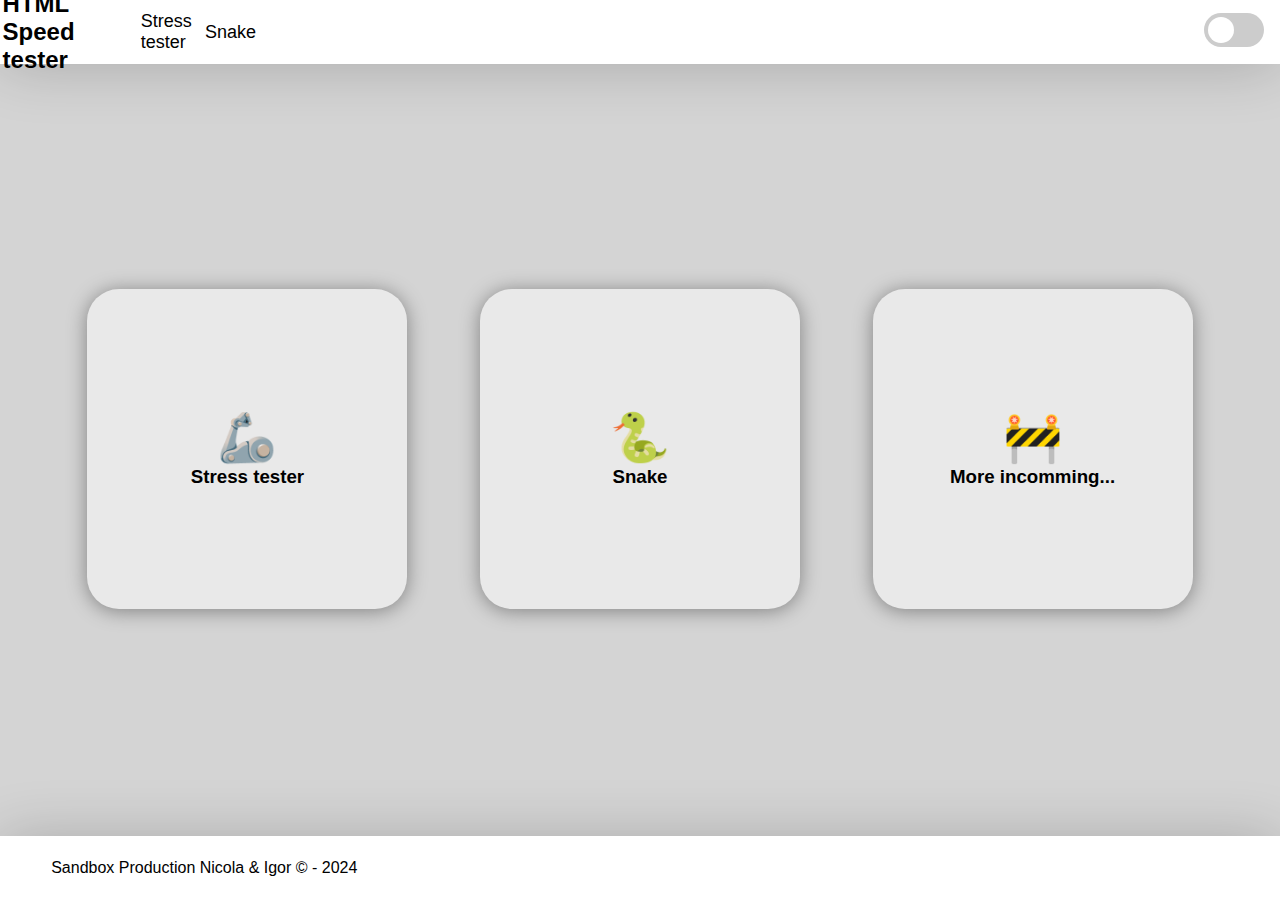
==== index.html @ 07d76966 "Fixed header" ====
<!DOCTYPE html>
<html lang="en">
<head>
    <meta charset="UTF-8">
    <meta name="viewport" content="width=device-width, initial-scale=1.0">
    <title>🏁HTML-Speed tester🏁</title>
    <link rel="stylesheet" href="./Styles/style.css"/>
    <link rel="stylesheet" href="./Styles/components/slider.css"/>
    <link rel="stylesheet" href="./Styles/Animations/loadingAnimation.css"/>
</head>
<body class="Body">
    <header class="Header">
        <div class="Link-Container">
            <a data-route="home" class="Title">HTML Speed tester</a>
            <a data-route="elementStressTest" class="SecondaryPage">Stress tester</a>
            <a data-route="snake" class="SecondaryPage">Snake</a>
        </div>
        <div class="switch">
            <label class="theme-switch" for="checkbox">
                <input type="checkbox" id="checkbox" />
                <div class="slider round"></div>
            </label>
        </div>
    </header>
    <div id="content">
    </div>
    <footer class="Footer"><p>Sandbox Production Nicola & Igor © - 2024</p></footer>
      <script src="./Scripts/router.js"></script>
      <script src="./Scripts/darkmode.js"></script>
</body>
</html>
---- Styles/style.css ----
:root{
    --background-colour: #d4d4d4;
    --background-container-colour: #ffffff;
    --field-background: #e9e9e9;
    --box-shadow: #00000033;
    --box-shadow-dark: #808080;
    --accent-color: #4169e1;
    --accent-color-hover: #3555b4;
    --text-colour: #000;
    --button-text-colour: #fff;

    --default-transition-time: 1s;
}

[data-theme="dark"]{
    --background-colour: #3f3f3f;
    --background-container-colour: #272727;
    --field-background: #2e2e2e;
    --box-shadow: #d6d6d6;
    --box-shadow-dark: #808080;
    --accent-color: #484fad;
    --accent-color-hover: #4f56bd;
    --text-colour: #fff;
}

* {
    transition: var(--default-transition-time);
}

body{
    font-family: Arial, Helvetica, sans-serif;
    margin: 0;
    padding: 0;
    height: 100vh;
    background-color: var(--background-colour);
    color: var(--text-colour);
}

p{
    margin: 0;
}

.Body{
    display: grid;
    grid-template-rows: 4rem auto 4rem;
}

.Header, .InputRow{            
    display: flex;
    flex-direction: row;
    align-content: center;
    align-items: center;
}

.Header{
    display: flex;
    flex-direction: row;
    justify-content: space-between;
    align-items: center;
    background-color: var(--background-container-colour);
    height: 100%;
    box-shadow: 0px 2px 60px var(--box-shadow);
}

.Link-Container{
    display: flex;
    justify-content: space-evenly;
    width: 20vw;
    flex-direction: row;
    align-items: center;
}

.Container{
    height: 93%;
    width: 92%;
    padding: 2% 4%;
    overflow-y: auto;

    font-family: Arial, Helvetica, sans-serif;

    display: flex;
    flex-direction: column;
    justify-content: start;
}

.NavContainer{
    width: 100%;
    height: max-content;
    display: flex;
    flex-direction: row;
    flex-wrap: wrap;
    justify-content: space-between;
}

.InteractionContainer{
    width: max-content;
    display: flex;
    flex-wrap: wrap;
    justify-content: space-evenly;
    height: 3rem;
}

.InputRow{
    background-color: var(--background-container-colour);
    box-shadow: 0px 2px 10px var(--box-shadow-dark);
    height: 100%;
    justify-content: space-around;
    width: 25rem;
}

.StopWatchContainer{
    background-color: var(--background-container-colour);
    box-shadow: 0px 2px 10px var(--box-shadow-dark);
    margin: 0 1rem;
    width: 9rem;
    display: flex;
    justify-content: center;
    align-items: center;
}

.inputBtn{
    display: flex;
    justify-content: center;
    align-items: center;
    background-color: var(--accent-color);
    color: var(--button-text-colour);
    border: none;
    height: 2rem;
    min-width: 5rem;
    padding: 3%;
    text-align: center;
}

.inputBtn:hover{
    transition: 0.25s;
    transform: scale(1.1);
    cursor: pointer;
    background-color: var(--accent-color-hover);
}

.Title, .SecondaryPage{
    margin: 0;
    padding: 0;
    color: var(--text-colour);
    text-decoration: none;
}

.SecondaryPage{
    font-size: large;
}

.Title{
    font-size: x-large;
    margin-left: 1%;
    font-weight: bold;
}

.TestItemContainer{
    position: relative;
    background-color: var(--background-container-colour);
    box-shadow: 0px 2px 10px var(--box-shadow-dark);
    margin: 0;
    margin-top: 2rem;
    width: 100%;
    height: 90%;
    max-height: 65vh;
    display: flex;
    flex-direction: row;
    flex-wrap: wrap;
    justify-content: center;
    border: var(--background-container-colour) 2% solid;
    align-items: flex-start;
    align-content: flex-start;
    overflow-y: scroll;
}

.TestContainer{
    margin: 5px;
    padding: 5px;
    width: 80px;
    min-width: fit-content;
    text-align: center;
    
    box-shadow: 0px 2px 3px var(--box-shadow-dark);
    background-color: var(--field-background);
}

.TestContainer:hover{
    cursor: pointer;
    transform: scale(1.1);
    filter: brightness(0.9);
}

.Footer{
    background-color: var(--background-container-colour);
    color: var(--text-colour);
    height: 100%;
    padding: 0 4%;
    box-shadow: 0px 2px 60px var(--box-shadow);

    display: flex;
    align-items: center;
}

#NumberInput{
    border: none;
    border-bottom: var(--accent-color) 0.15rem solid;
    color: var(--text-colour);
    background-color: var(--background-colour);
    border-top-left-radius: 3px;
    border-top-right-radius: 3px;
    height: 1.75rem;
}
---- Styles/components/slider.css ----
.switch {
    padding-right: 1rem;
}
    
.theme-switch {
  display: inline-block;
  height: 34px;
  position: relative;
  width: 60px;
}

.theme-switch input {
  display:none;
}

.slider {
  background-color: #ccc;
  bottom: 0;
  cursor: pointer;
  left: 0;
  position: absolute;
  right: 0;
  top: 0;
  transition: .4s;
}

.slider:before {
  background-color: #fff;
  bottom: 4px;
  content: "";
  height: 26px;
  left: 4px;
  position: absolute;
  transition: .4s;
  width: 26px;
}

input:checked + .slider {
  background-color: var(--background-colour);
}

input:checked + .slider:before {
  transform: translateX(26px);
}

.slider.round {
  border-radius: 34px;
}

.slider.round:before {
  border-radius: 50%;
}
---- Styles/Animations/loadingAnimation.css ----
/* Source: https://css-loaders.com/factory/ */
.FactoryLoader {
    position: absolute;
    align-self: center;

    width: 90px;
    height: 14px;
    box-shadow: 0 3px 0 var(--text-colour);
    clip-path: inset(-40px 0 -5px)
  }
  .FactoryLoader:before {
    content: "";
    position: absolute;
    inset: auto calc(50% - 17px) 0;
    height: 50px;
    --g:no-repeat linear-gradient(var(--accent-color) 0 0);
    background: var(--g),var(--g),var(--g),var(--g);
    background-size: 16px 14px;
    animation:
      l7-1 2s infinite linear,
      l7-2 2s infinite linear;
  }
  @keyframes l7-1 {
    0%,
    100%  {background-position: 0 -50px,100% -50px}
    17.5% {background-position: 0 100%,100% -50px,0 -50px,100% -50px}
    35%   {background-position: 0 100%,100% 100% ,0 -50px,100% -50px}
    52.5% {background-position: 0 100%,100% 100% ,0 calc(100% - 16px),100% -50px}
    70%,
    98%  {background-position: 0 100%,100% 100% ,0 calc(100% - 16px),100% calc(100% - 16px)}
  }
  @keyframes l7-2 {
    0%,70% {transform:translate(0)}
    100%  {transform:translate(200%)}
  }
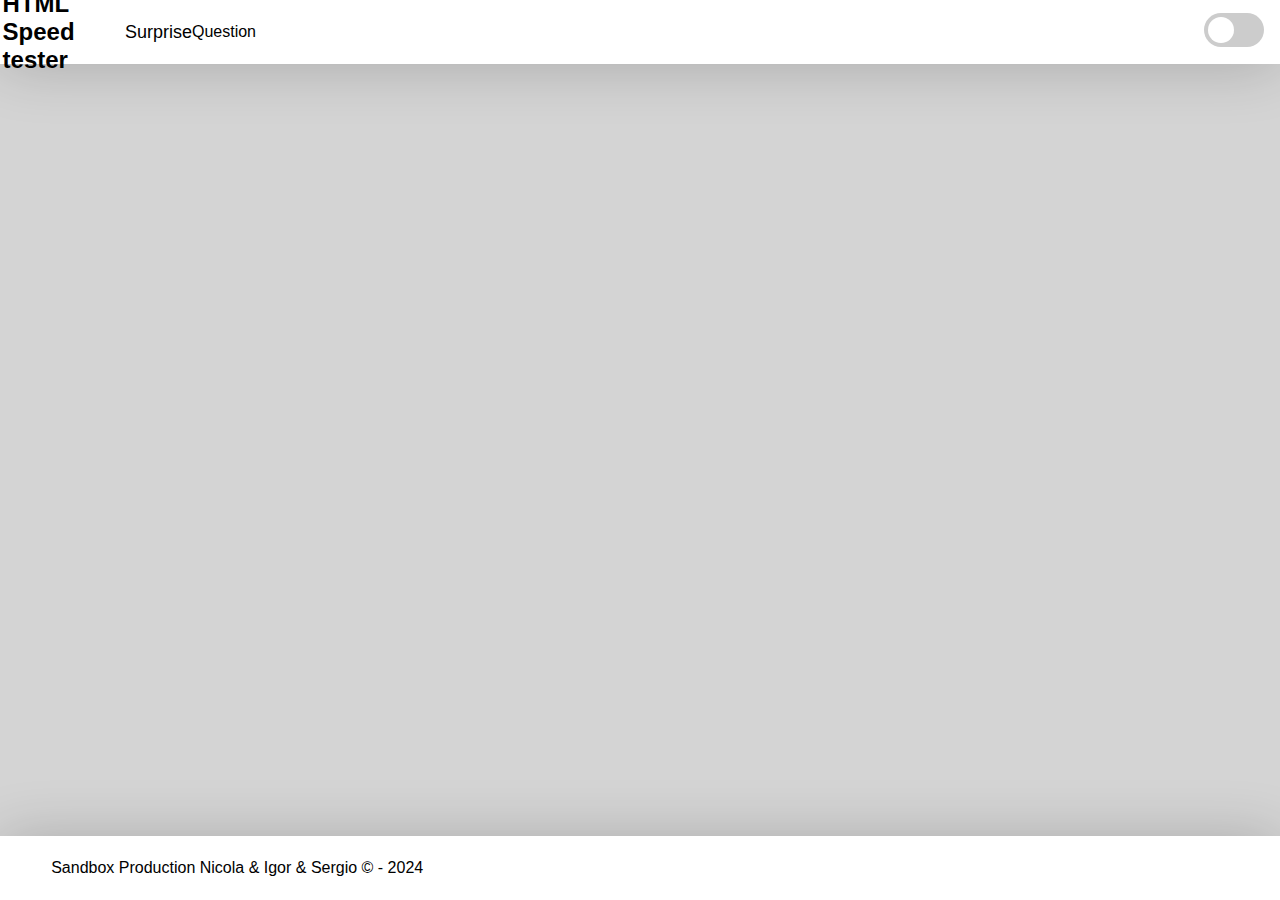
==== commit 4b77e527: "Merge branch 'SergioSeite' of https://github.com/Nicola3341246/html_stress_tester_simple into Sergio" ====
--- a/index.html
+++ b/index.html
@@ -12,8 +12,8 @@
     <header class="Header">
         <div class="Link-Container">
             <a data-route="home" class="Title">HTML Speed tester</a>
-            <a data-route="elementStressTest" class="SecondaryPage">Stress tester</a>
-            <a data-route="snake" class="SecondaryPage">Snake</a>
+            <a data-route="snake" class="SecondaryPage">Surprise</a>
+            <a data-route="question" class="ThirdPage">Question</a>
         </div>
         <div class="switch">
             <label class="theme-switch" for="checkbox">
@@ -24,7 +24,8 @@
     </header>
     <div id="content">
     </div>
-    <footer class="Footer"><p>Sandbox Production Nicola & Igor © - 2024</p></footer>
+    
+    <footer class="Footer"><p>Sandbox Production Nicola & Igor & Sergio © - 2024</p></footer>
       <script src="./Scripts/router.js"></script>
       <script src="./Scripts/darkmode.js"></script>
 </body>
--- a/Styles/style.css
+++ b/Styles/style.css
@@ -8,7 +8,7 @@
     --accent-color-hover: #3555b4;
     --text-colour: #000;
     --button-text-colour: #fff;
-
+    --alt-background-color: gray;
     --default-transition-time: 1s;
 }
 
@@ -20,6 +20,7 @@
     --box-shadow-dark: #808080;
     --accent-color: #484fad;
     --accent-color-hover: #4f56bd;
+    --alt-background-color: #2b2a2a;
     --text-colour: #fff;
 }
 
@@ -81,6 +82,34 @@
     display: flex;
     flex-direction: column;
     justify-content: start;
+    position: relative;
+    overflow: hidden;
+}
+
+.Container::before{
+    content: "";
+    background-color: var(--alt-background-color);
+    position: absolute;
+    bottom: 0;
+    right: 0;
+    width: 50vw;
+    height: 40vh;
+    clip-path: polygon(100% 0, 0 100%, 100% 100%);
+    z-index: -1;
+}
+
+
+
+.Container::after{
+    content: "";
+    background-color: var(--alt-background-color);
+    position: absolute;
+    bottom: 0%;
+    right: -5%;
+    width: 70vw;
+    height: 60vh;
+    clip-path: polygon(100% 0, 100% 11%, 10% 100%, 0% 100%);
+    z-index: -1;
 }
 
 .NavContainer{
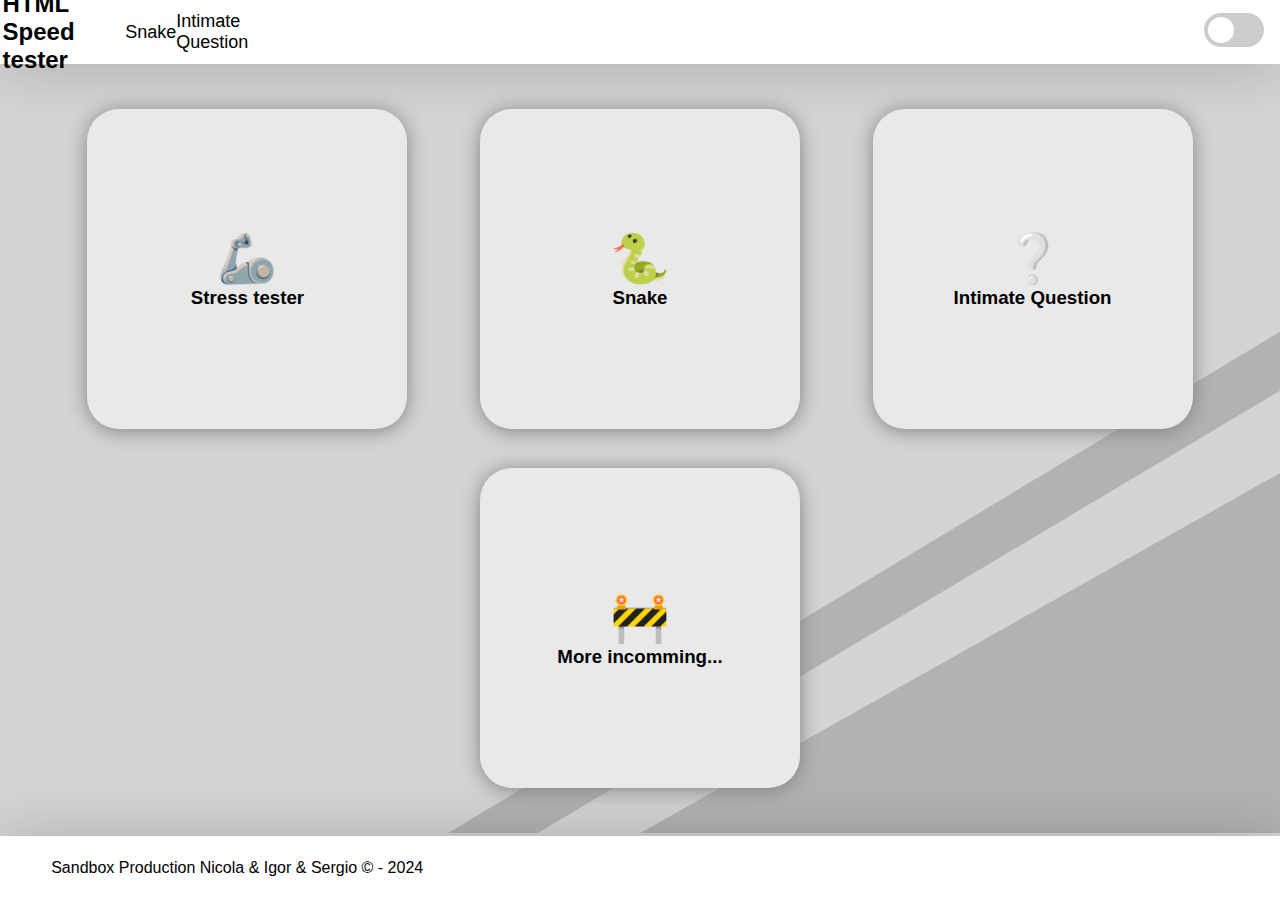
==== commit 71e371ba: "added button to home page" ====
--- a/index.html
+++ b/index.html
@@ -12,8 +12,8 @@
     <header class="Header">
         <div class="Link-Container">
             <a data-route="home" class="Title">HTML Speed tester</a>
-            <a data-route="snake" class="SecondaryPage">Surprise</a>
-            <a data-route="question" class="ThirdPage">Question</a>
+            <a data-route="snake" class="SecondaryPage">Snake</a>
+            <a data-route="question" class="SecondaryPage">Intimate Question</a>
         </div>
         <div class="switch">
             <label class="theme-switch" for="checkbox">
--- a/Styles/style.css
+++ b/Styles/style.css
@@ -8,7 +8,7 @@
     --accent-color-hover: #3555b4;
     --text-colour: #000;
     --button-text-colour: #fff;
-    --alt-background-color: gray;
+    --alt-background-color: rgb(179, 178, 178);
     --default-transition-time: 1s;
 }
 
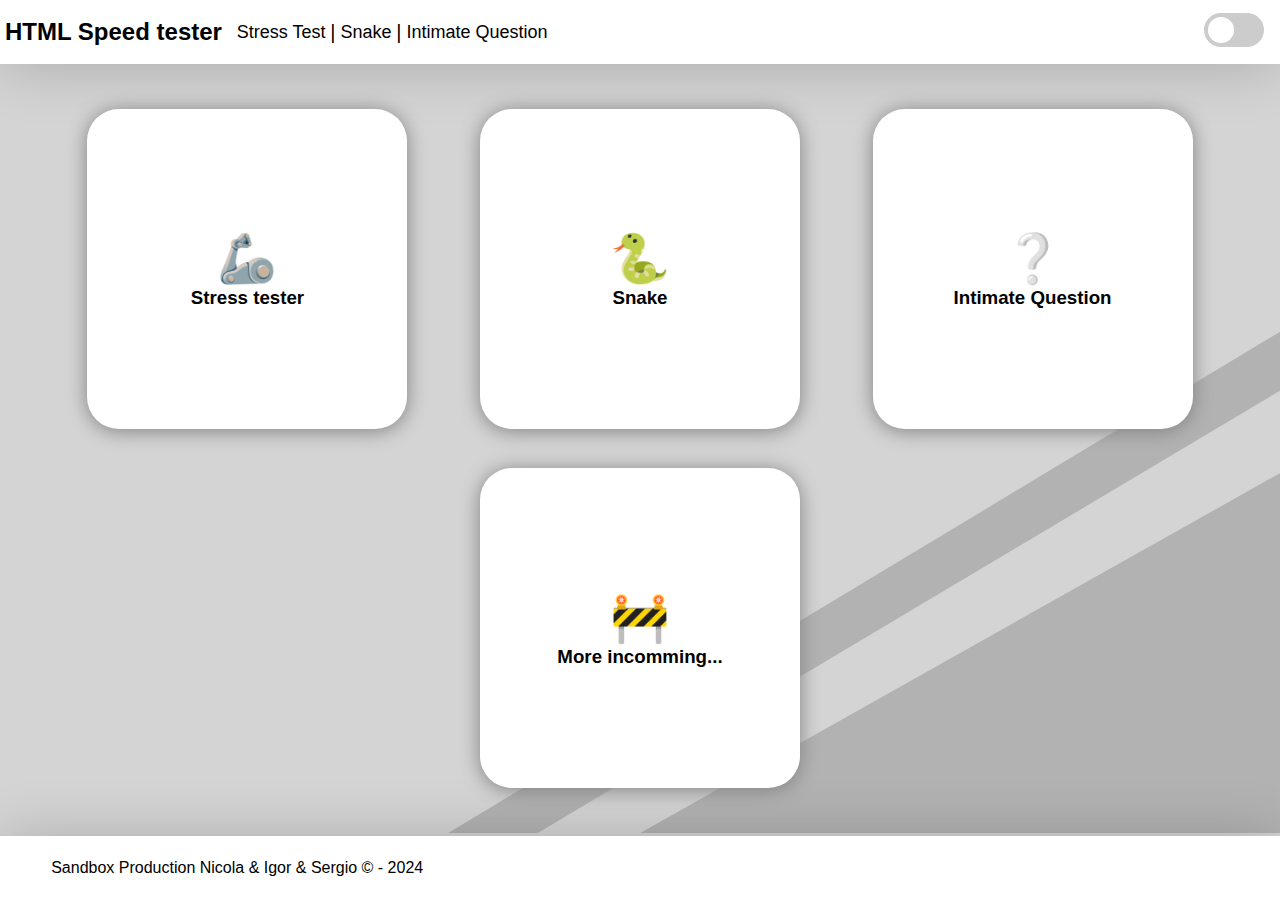
==== commit 369308c4: "css navbar changes" ====
--- a/index.html
+++ b/index.html
@@ -12,6 +12,7 @@
     <header class="Header">
         <div class="Link-Container">
             <a data-route="home" class="Title">HTML Speed tester</a>
+            <a data-route="elementStressTest" class="SecondaryPage">Stress Test</a>
             <a data-route="snake" class="SecondaryPage">Snake</a>
             <a data-route="question" class="SecondaryPage">Intimate Question</a>
         </div>
--- a/Styles/style.css
+++ b/Styles/style.css
@@ -66,9 +66,28 @@
 .Link-Container{
     display: flex;
     justify-content: space-evenly;
-    width: 20vw;
-    flex-direction: row;
-    align-items: center;
+    width: auto;
+    flex-direction: row;
+    align-items: center;
+    white-space: nowrap;
+    gap: 2%;
+}
+
+.Link-Container > a {
+    display: inline-block;
+    position: relative;
+}
+
+.Link-Container > a:not(.Title):not(:last-child)::after {
+    content: " |";
+    font-size: medium;
+    margin-right: 0%;
+    font-weight: normal;
+    position: absolute;
+    right: -10px;
+    top: 50%;
+    transform: translateY(-50%);
+    font-size: 20px;
 }
 
 .Container{
@@ -98,8 +117,6 @@
     z-index: -1;
 }
 
-
-
 .Container::after{
     content: "";
     background-color: var(--alt-background-color);
@@ -137,36 +154,6 @@
     width: 25rem;
 }
 
-.StopWatchContainer{
-    background-color: var(--background-container-colour);
-    box-shadow: 0px 2px 10px var(--box-shadow-dark);
-    margin: 0 1rem;
-    width: 9rem;
-    display: flex;
-    justify-content: center;
-    align-items: center;
-}
-
-.inputBtn{
-    display: flex;
-    justify-content: center;
-    align-items: center;
-    background-color: var(--accent-color);
-    color: var(--button-text-colour);
-    border: none;
-    height: 2rem;
-    min-width: 5rem;
-    padding: 3%;
-    text-align: center;
-}
-
-.inputBtn:hover{
-    transition: 0.25s;
-    transform: scale(1.1);
-    cursor: pointer;
-    background-color: var(--accent-color-hover);
-}
-
 .Title, .SecondaryPage{
     margin: 0;
     padding: 0;
@@ -174,50 +161,23 @@
     text-decoration: none;
 }
 
+.Title:hover, .SecondaryPage:hover{
+    cursor: pointer;
+}
+
+.SecondaryPage:hover{
+    text-decoration: underline;
+}
+
 .SecondaryPage{
     font-size: large;
+    margin-left: 1%;
 }
 
 .Title{
     font-size: x-large;
     margin-left: 1%;
     font-weight: bold;
-}
-
-.TestItemContainer{
-    position: relative;
-    background-color: var(--background-container-colour);
-    box-shadow: 0px 2px 10px var(--box-shadow-dark);
-    margin: 0;
-    margin-top: 2rem;
-    width: 100%;
-    height: 90%;
-    max-height: 65vh;
-    display: flex;
-    flex-direction: row;
-    flex-wrap: wrap;
-    justify-content: center;
-    border: var(--background-container-colour) 2% solid;
-    align-items: flex-start;
-    align-content: flex-start;
-    overflow-y: scroll;
-}
-
-.TestContainer{
-    margin: 5px;
-    padding: 5px;
-    width: 80px;
-    min-width: fit-content;
-    text-align: center;
-    
-    box-shadow: 0px 2px 3px var(--box-shadow-dark);
-    background-color: var(--field-background);
-}
-
-.TestContainer:hover{
-    cursor: pointer;
-    transform: scale(1.1);
-    filter: brightness(0.9);
 }
 
 .Footer{
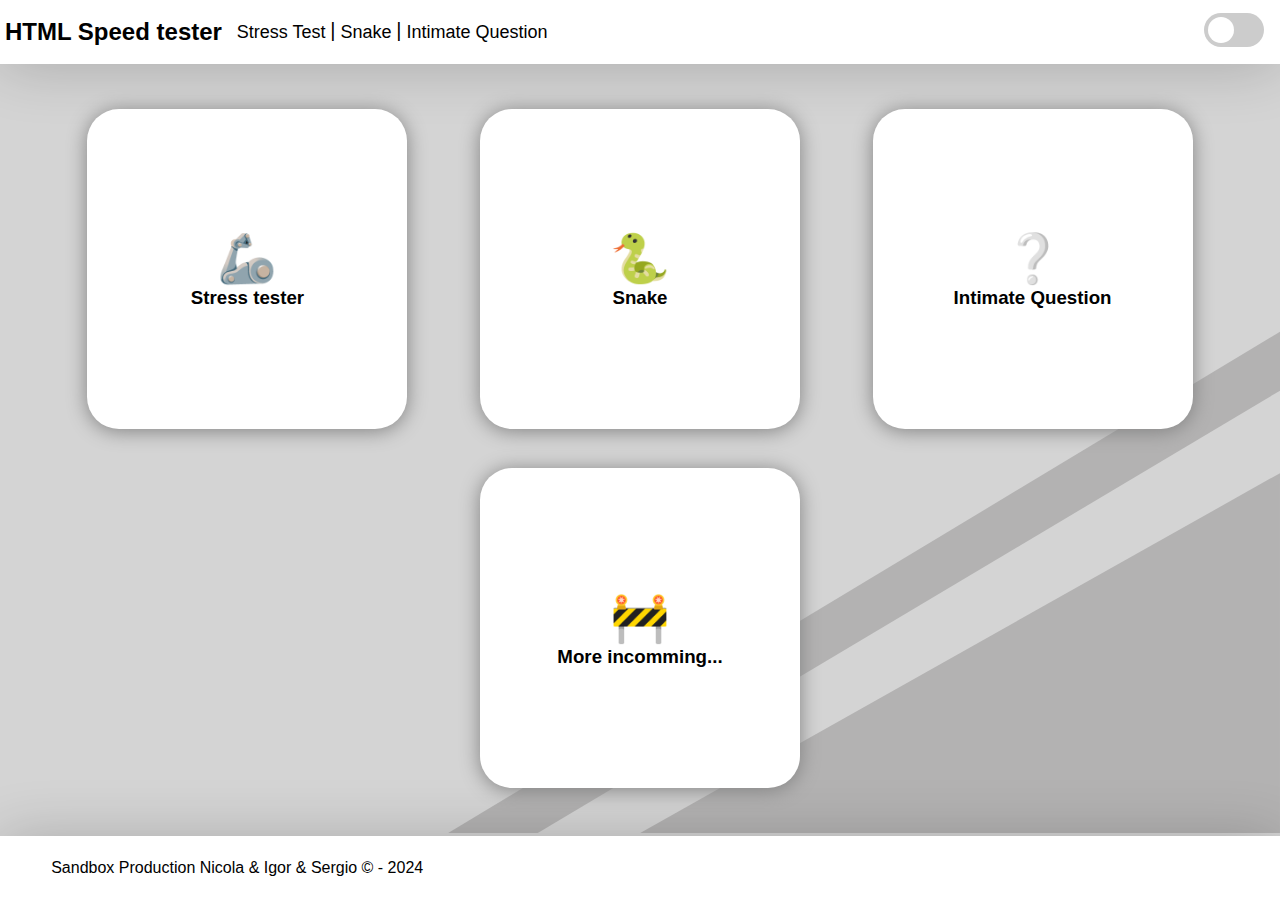
==== commit c4251deb: "changed transition" ====
--- a/index.html
+++ b/index.html
@@ -6,7 +6,7 @@
     <title>🏁HTML-Speed tester🏁</title>
     <link rel="stylesheet" href="./Styles/style.css"/>
     <link rel="stylesheet" href="./Styles/components/slider.css"/>
-    <link rel="stylesheet" href="./Styles/Animations/loadingAnimation.css"/>
+    <link rel="stylesheet" href="./Styles/Animations/FactoryLoader.css"/>
 </head>
 <body class="Body">
     <header class="Header">
--- a/Styles/style.css
+++ b/Styles/style.css
@@ -8,8 +8,10 @@
     --accent-color-hover: #3555b4;
     --text-colour: #000;
     --button-text-colour: #fff;
-    --alt-background-color: rgb(179, 178, 178);
+    --alt-background-color: #b3b2b2;
+
     --default-transition-time: 1s;
+    --hover-transition-time: 0.25s;
 }
 
 [data-theme="dark"]{
@@ -79,13 +81,13 @@
 }
 
 .Link-Container > a:not(.Title):not(:last-child)::after {
-    content: " |";
+    content: "|";
     font-size: medium;
     margin-right: 0%;
     font-weight: normal;
     position: absolute;
     right: -10px;
-    top: 50%;
+    top: 40%;
     transform: translateY(-50%);
     font-size: 20px;
 }
--- a/Styles/Animations/FactoryLoader.css
+++ b/Styles/Animations/FactoryLoader.css
@@ -0,0 +1,35 @@
+/* Source: https://css-loaders.com/factory/ */
+.FactoryLoader {
+    position: absolute;
+    align-self: center;
+
+    width: 90px;
+    height: 14px;
+    box-shadow: 0 3px 0 var(--text-colour);
+    clip-path: inset(-40px 0 -5px)
+  }
+  .FactoryLoader:before {
+    content: "";
+    position: absolute;
+    inset: auto calc(50% - 17px) 0;
+    height: 50px;
+    --g:no-repeat linear-gradient(var(--accent-color) 0 0);
+    background: var(--g),var(--g),var(--g),var(--g);
+    background-size: 16px 14px;
+    animation:
+      l7-1 2s infinite linear,
+      l7-2 2s infinite linear;
+  }
+  @keyframes l7-1 {
+    0%,
+    100%  {background-position: 0 -50px,100% -50px}
+    17.5% {background-position: 0 100%,100% -50px,0 -50px,100% -50px}
+    35%   {background-position: 0 100%,100% 100% ,0 -50px,100% -50px}
+    52.5% {background-position: 0 100%,100% 100% ,0 calc(100% - 16px),100% -50px}
+    70%,
+    98%  {background-position: 0 100%,100% 100% ,0 calc(100% - 16px),100% calc(100% - 16px)}
+  }
+  @keyframes l7-2 {
+    0%,70% {transform:translate(0)}
+    100%  {transform:translate(200%)}
+  }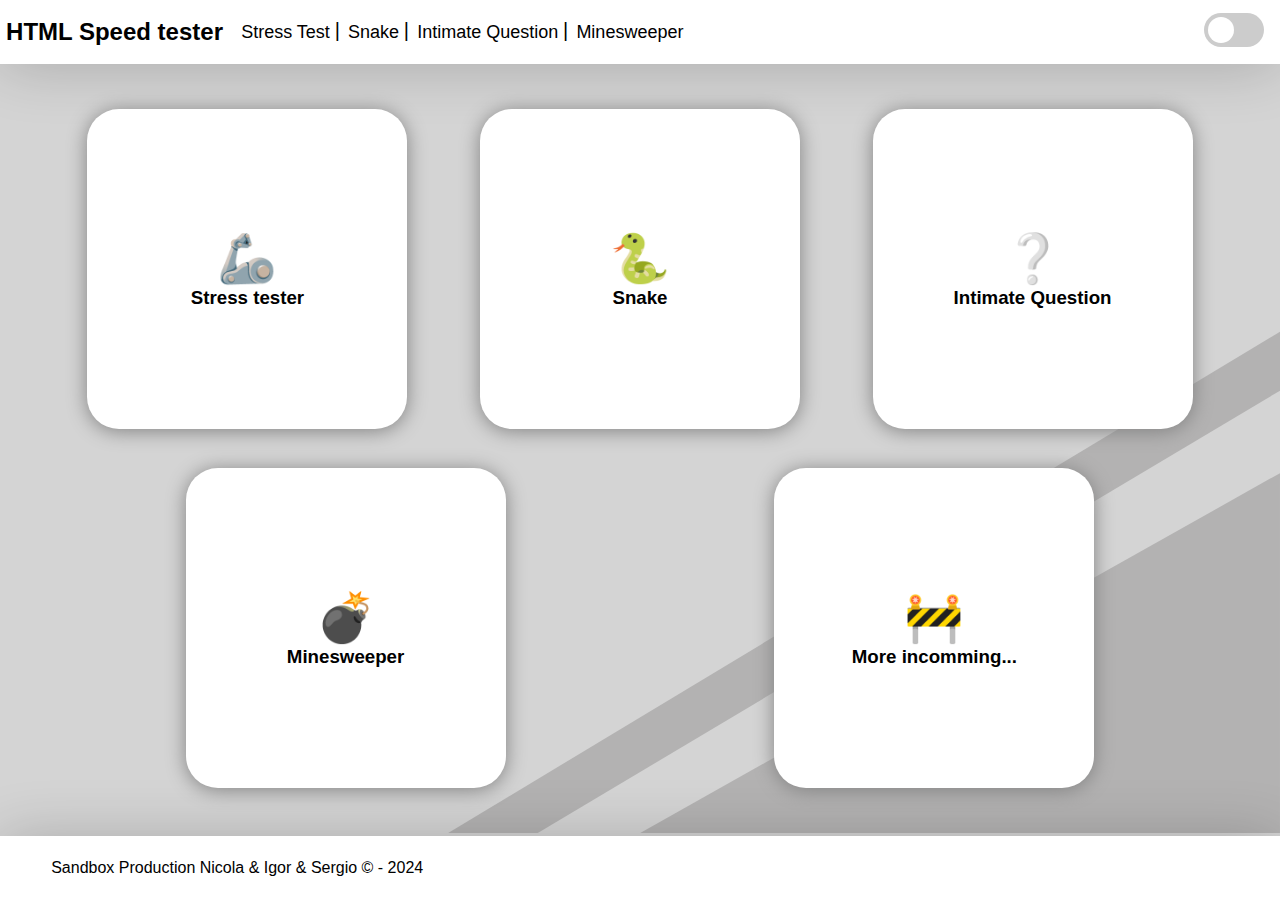
==== commit a4d9ee2a: "minesweeper base" ====
--- a/index.html
+++ b/index.html
@@ -6,7 +6,8 @@
     <title>🏁HTML-Speed tester🏁</title>
     <link rel="stylesheet" href="./Styles/style.css"/>
     <link rel="stylesheet" href="./Styles/components/slider.css"/>
-    <link rel="stylesheet" href="./Styles/Animations/FactoryLoader.css"/>
+    <link rel="stylesheet" href="./Styles/Animations/loadingAnimation.css"/>
+    <link rel="stylesheet" href="./Styles/components/winScreen.css"/>
 </head>
 <body class="Body">
     <header class="Header">
@@ -15,6 +16,7 @@
             <a data-route="elementStressTest" class="SecondaryPage">Stress Test</a>
             <a data-route="snake" class="SecondaryPage">Snake</a>
             <a data-route="question" class="SecondaryPage">Intimate Question</a>
+            <a data-route="minesweeper" class="SecondaryPage">Minesweeper</a>
         </div>
         <div class="switch">
             <label class="theme-switch" for="checkbox">
--- a/Styles/style.css
+++ b/Styles/style.css
@@ -9,9 +9,7 @@
     --text-colour: #000;
     --button-text-colour: #fff;
     --alt-background-color: #b3b2b2;
-
     --default-transition-time: 1s;
-    --hover-transition-time: 0.25s;
 }
 
 [data-theme="dark"]{
@@ -23,10 +21,10 @@
     --accent-color: #484fad;
     --accent-color-hover: #4f56bd;
     --alt-background-color: #2b2a2a;
-    --text-colour: #fff;
-}
-
-* {
+    --text-colour: white;
+}
+
+*, *::before, *::after, text {
     transition: var(--default-transition-time);
 }
 
@@ -201,4 +199,35 @@
     border-top-left-radius: 3px;
     border-top-right-radius: 3px;
     height: 1.75rem;
+}
+
+.StopWatchContainer{
+    background-color: var(--background-container-colour);
+    box-shadow: 0px 2px 10px var(--box-shadow-dark);
+    margin: 0 1rem;
+    width: 9rem;
+    color: var(--text-colour);
+    display: flex;
+    justify-content: center;
+    align-items: center;
+}
+
+.inputBtn{
+    display: flex;
+    justify-content: center;
+    align-items: center;
+    background-color: var(--accent-color);
+    color: var(--button-text-colour);
+    border: none;
+    height: 2rem;
+    min-width: 5rem;
+    padding: 3%;
+    text-align: center;
+}
+
+.inputBtn:hover{
+    transition: 0.25s;
+    transform: scale(1.1);
+    cursor: pointer;
+    background-color: var(--accent-color-hover);
 }--- a/Styles/Animations/loadingAnimation.css
+++ b/Styles/Animations/loadingAnimation.css
@@ -0,0 +1,35 @@
+/* Source: https://css-loaders.com/factory/ */
+.FactoryLoader {
+    position: absolute;
+    align-self: center;
+
+    width: 90px;
+    height: 14px;
+    box-shadow: 0 3px 0 var(--text-colour);
+    clip-path: inset(-40px 0 -5px)
+  }
+  .FactoryLoader:before {
+    content: "";
+    position: absolute;
+    inset: auto calc(50% - 17px) 0;
+    height: 50px;
+    --g:no-repeat linear-gradient(var(--accent-color) 0 0);
+    background: var(--g),var(--g),var(--g),var(--g);
+    background-size: 16px 14px;
+    animation:
+      l7-1 2s infinite linear,
+      l7-2 2s infinite linear;
+  }
+  @keyframes l7-1 {
+    0%,
+    100%  {background-position: 0 -50px,100% -50px}
+    17.5% {background-position: 0 100%,100% -50px,0 -50px,100% -50px}
+    35%   {background-position: 0 100%,100% 100% ,0 -50px,100% -50px}
+    52.5% {background-position: 0 100%,100% 100% ,0 calc(100% - 16px),100% -50px}
+    70%,
+    98%  {background-position: 0 100%,100% 100% ,0 calc(100% - 16px),100% calc(100% - 16px)}
+  }
+  @keyframes l7-2 {
+    0%,70% {transform:translate(0)}
+    100%  {transform:translate(200%)}
+  }--- a/Styles/components/winScreen.css
+++ b/Styles/components/winScreen.css
@@ -0,0 +1,28 @@
+.winScreen{
+    position: absolute;
+    top: 0;
+    bottom: 0;
+    margin: auto 0;
+    width: 100%;
+    background-color: rgb(0, 0, 0, 0.75);
+    height: 30%;
+    z-index: 9999;
+    display: flex;
+    flex-direction: column;
+    align-items: center;
+    justify-content: center;
+    color: white;
+}
+
+.winText{
+    font-size: 5vw;
+}
+
+.winDetails{
+    flex-direction: row;
+    display: flex;
+    justify-content: center;
+    gap: 1%;
+    font-size: 1vw;
+    width: 60%;
+}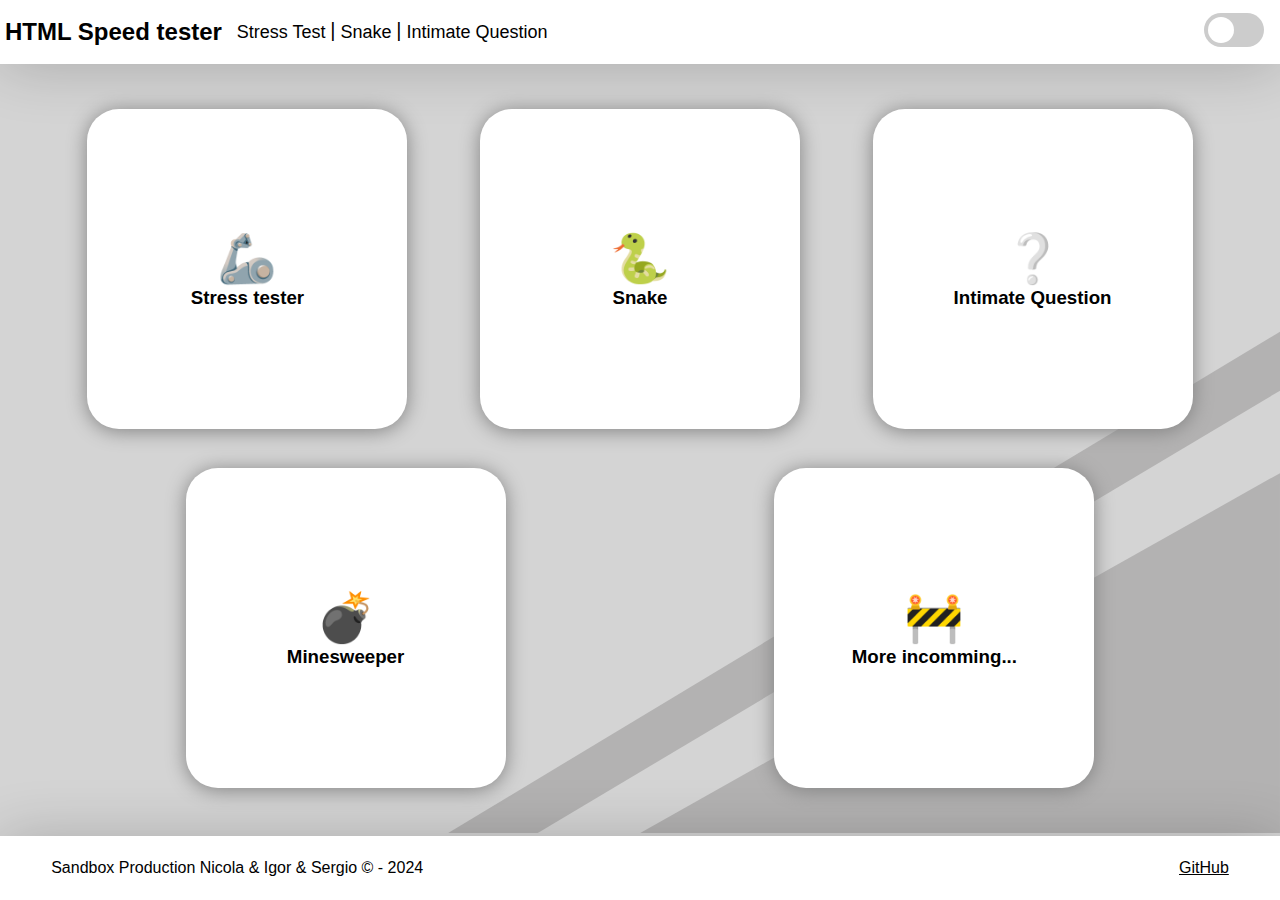
==== commit a379e508: "Changed stuff for elementStressTester" ====
--- a/index.html
+++ b/index.html
@@ -16,7 +16,6 @@
             <a data-route="elementStressTest" class="SecondaryPage">Stress Test</a>
             <a data-route="snake" class="SecondaryPage">Snake</a>
             <a data-route="question" class="SecondaryPage">Intimate Question</a>
-            <a data-route="minesweeper" class="SecondaryPage">Minesweeper</a>
         </div>
         <div class="switch">
             <label class="theme-switch" for="checkbox">
@@ -28,8 +27,13 @@
     <div id="content">
     </div>
     
-    <footer class="Footer"><p>Sandbox Production Nicola & Igor & Sergio © - 2024</p></footer>
-      <script src="./Scripts/router.js"></script>
-      <script src="./Scripts/darkmode.js"></script>
+    <footer class="Footer">
+        <p>Sandbox Production Nicola & Igor & Sergio © - 2024</p>
+        <div>
+            <a class="FooterLink" href="https://github.com/Nicola3341246/html_stress_tester_simple">GitHub</a>
+        </div>
+    </footer>
+    <script src="./Scripts/router.js"></script>
+    <script src="./Scripts/darkmode.js"></script>
 </body>
 </html>--- a/Styles/style.css
+++ b/Styles/style.css
@@ -9,7 +9,9 @@
     --text-colour: #000;
     --button-text-colour: #fff;
     --alt-background-color: #b3b2b2;
+    
     --default-transition-time: 1s;
+    --hover-transition-time: 0.5s;
 }
 
 [data-theme="dark"]{
@@ -188,17 +190,8 @@
     box-shadow: 0px 2px 60px var(--box-shadow);
 
     display: flex;
-    align-items: center;
-}
-
-#NumberInput{
-    border: none;
-    border-bottom: var(--accent-color) 0.15rem solid;
-    color: var(--text-colour);
-    background-color: var(--background-colour);
-    border-top-left-radius: 3px;
-    border-top-right-radius: 3px;
-    height: 1.75rem;
+    justify-content: space-between;
+    align-items: center;
 }
 
 .StopWatchContainer{
@@ -225,6 +218,10 @@
     text-align: center;
 }
 
+.FooterLink{
+    color: var(--text-colour);
+}
+
 .inputBtn:hover{
     transition: 0.25s;
     transform: scale(1.1);
